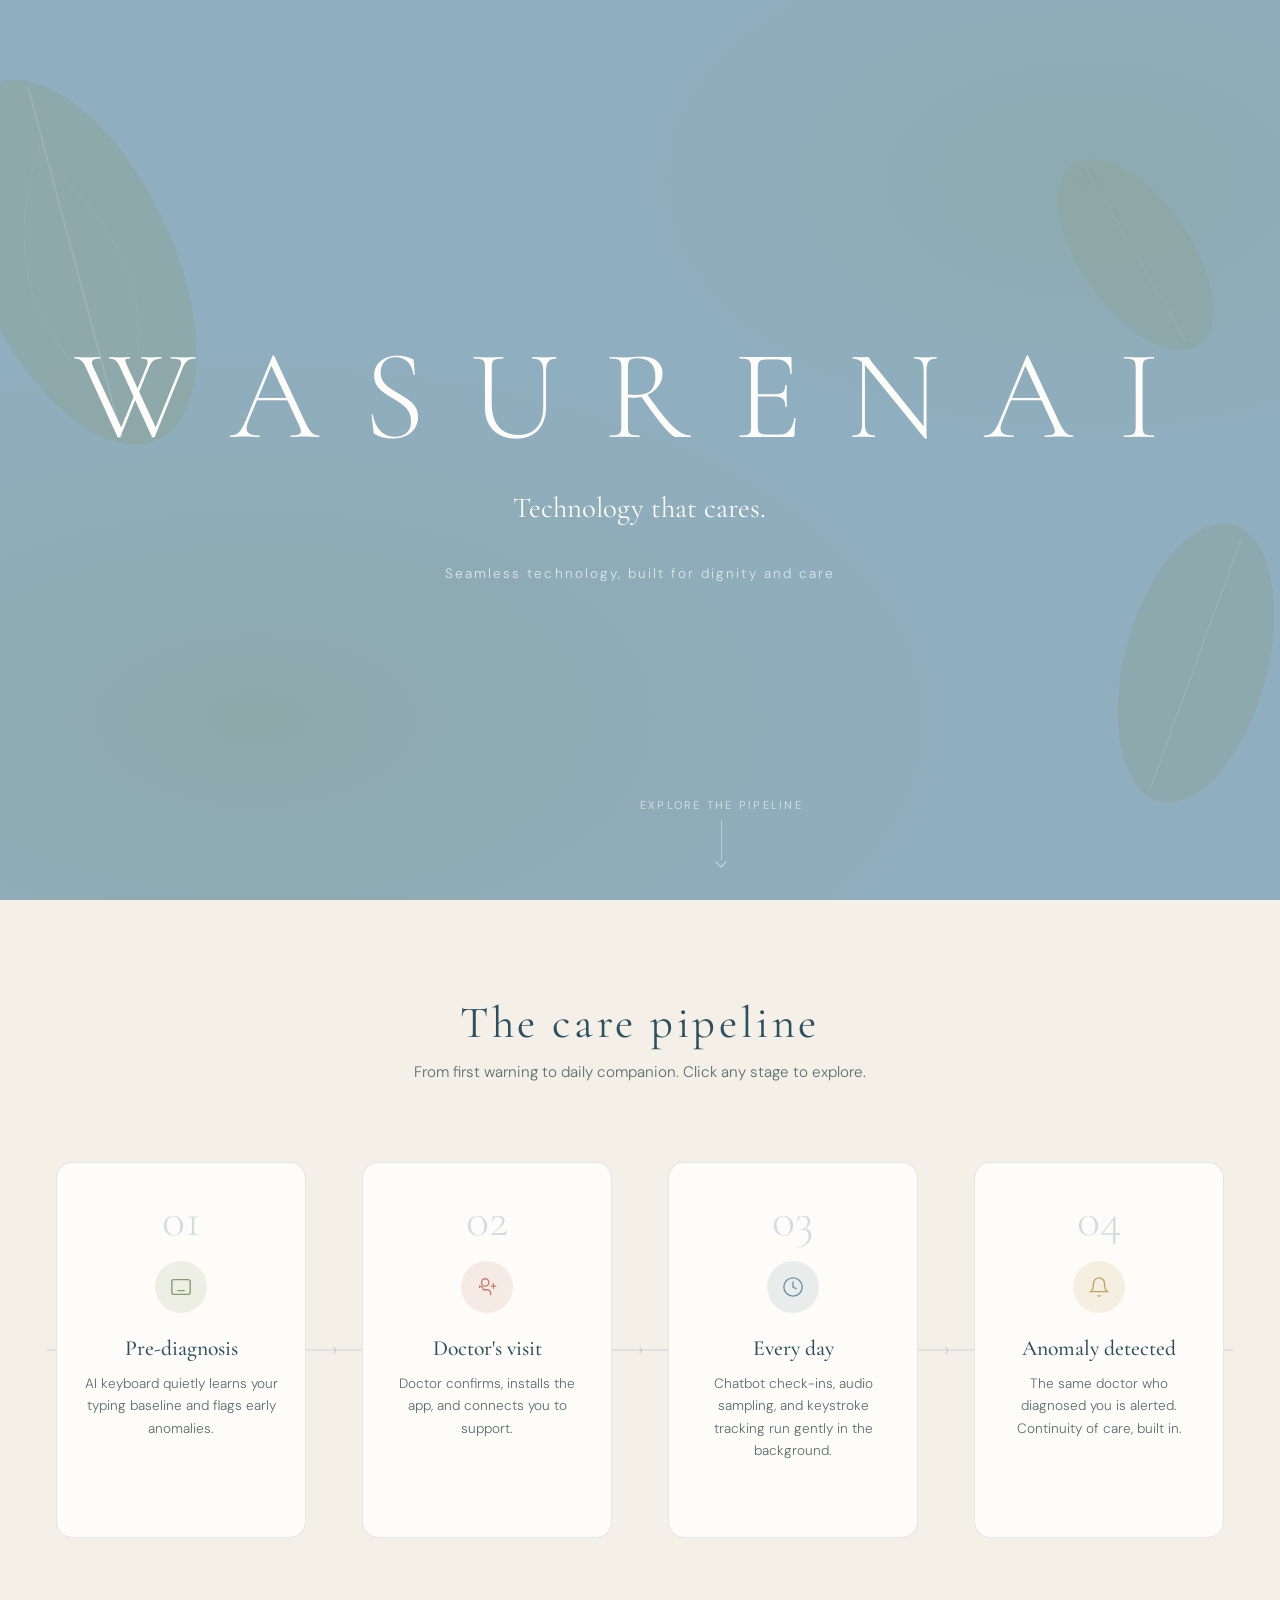
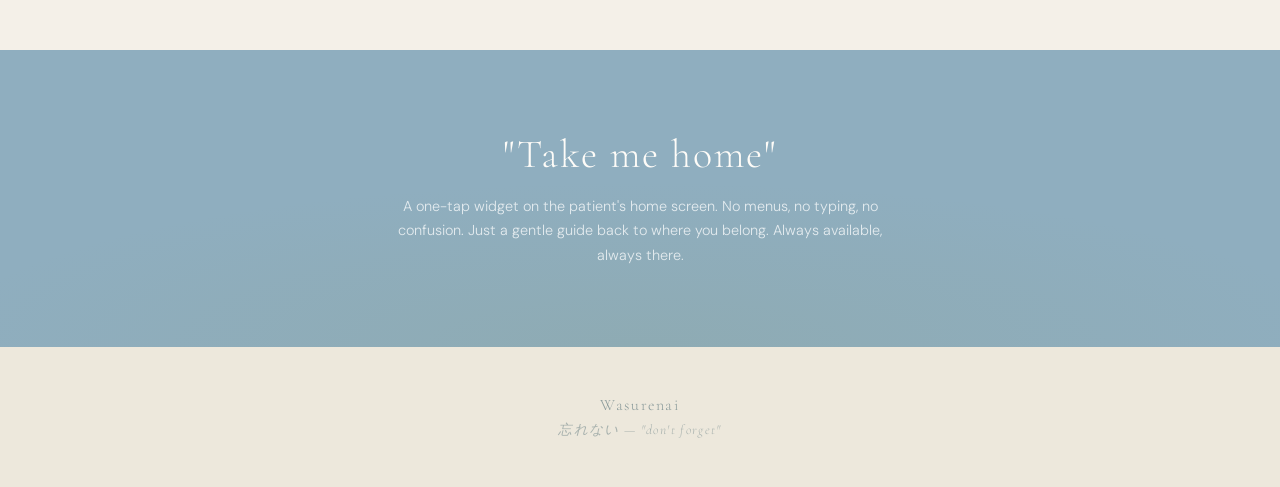
==== static_site/index.html @ e1a86cf1 "integrate telegram bot and web api" ====
<!DOCTYPE html>
<html lang="en">

<head>
  <meta charset="UTF-8">
  <meta name="viewport" content="width=device-width, initial-scale=1.0">
  <title>Wasurenai — Technology that cares</title>
  <link
    href="https://fonts.googleapis.com/css2?family=Cormorant+Garamond:ital,wght@0,300;0,400;0,500;0,600;1,300;1,400&family=DM+Sans:wght@300;400;500&display=swap"
    rel="stylesheet">
  <link rel="stylesheet" href="index.css">
</head>

<body>

  <section class="hero">
    <svg class="leaf leaf-1" viewBox="0 0 200 300" style="--r:-15deg">
      <ellipse cx="80" cy="150" rx="70" ry="140" fill="rgba(138,154,114,0.6)" transform="rotate(-10 80 150)" />
      <line x1="80" y1="20" x2="80" y2="280" stroke="rgba(255,255,255,0.3)" stroke-width="1" />
      <path d="M80 60Q50 100 45 150Q42 180 60 220" fill="none" stroke="rgba(255,255,255,0.15)" stroke-width="0.5" />
      <path d="M80 80Q110 120 115 170Q118 200 100 240" fill="none" stroke="rgba(255,255,255,0.15)" stroke-width="0.5" />
    </svg>
    <svg class="leaf leaf-2" viewBox="0 0 200 300" style="--r:20deg">
      <ellipse cx="100" cy="150" rx="65" ry="130" fill="rgba(138,154,114,0.5)" transform="rotate(5 100 150)" />
      <line x1="100" y1="30" x2="100" y2="270" stroke="rgba(255,255,255,0.25)" stroke-width="1" />
    </svg>
    <svg class="leaf leaf-3" viewBox="0 0 160 240" style="--r:-30deg">
      <ellipse cx="80" cy="120" rx="55" ry="110" fill="rgba(138,154,114,0.45)" transform="rotate(-5 80 120)" />
      <line x1="80" y1="20" x2="80" y2="220" stroke="rgba(255,255,255,0.2)" stroke-width="0.8" />
    </svg>
    <div class="hero-content">
      <h1>Wasurenai</h1>
      <p class="hero-tagline">Technology that cares.</p>
      <p class="hero-subtitle">Seamless technology, built for dignity and care</p>
    </div>
    <div class="scroll-hint">
      <span>Explore the pipeline</span>
      <div class="scroll-line"></div>
    </div>
  </section>

  <section class="pipeline-section">
    <div class="section-title">
      <h2>The care pipeline</h2>
      <p>From first warning to daily companion. Click any stage to explore.</p>
    </div>

    <div class="pipeline-track-wrapper">
      <div class="pipeline-track">
        <div class="stage-card" onclick="openDetail(0)">
          <div class="stage-inner">
            <div class="stage-number">01</div>
            <div class="stage-icon keyboard">
              <svg width="22" height="22" viewBox="0 0 24 24" fill="none" stroke="currentColor" stroke-width="1.5">
                <rect x="2" y="4" width="20" height="16" rx="2" />
                <line x1="6" y1="8" x2="6" y2="8.01" />
                <line x1="10" y1="8" x2="10" y2="8.01" />
                <line x1="14" y1="8" x2="14" y2="8.01" />
                <line x1="18" y1="8" x2="18" y2="8.01" />
                <line x1="6" y1="12" x2="6" y2="12.01" />
                <line x1="18" y1="12" x2="18" y2="12.01" />
                <line x1="8" y1="16" x2="16" y2="16" />
              </svg>
            </div>
            <div class="stage-title">Pre-diagnosis</div>
            <p class="stage-desc">AI keyboard quietly learns your typing baseline and flags early anomalies.</p>
            <div class="stage-cta">Click to explore</div>
          </div>
        </div>

        <div class="connector"><span class="connector-arrow">›</span></div>

        <div class="stage-card" onclick="openDetail(1)">
          <div class="stage-inner">
            <div class="stage-number">02</div>
            <div class="stage-icon doctor">
              <svg width="22" height="22" viewBox="0 0 24 24" fill="none" stroke="currentColor" stroke-width="1.5">
                <path d="M16 21v-2a4 4 0 00-4-4H8a4 4 0 00-4-4v2" />
                <circle cx="10" cy="7" r="4" />
                <line x1="19" y1="8" x2="19" y2="14" />
                <line x1="16" y1="11" x2="22" y2="11" />
              </svg>
            </div>
            <div class="stage-title">Doctor's visit</div>
            <p class="stage-desc">Doctor confirms, installs the app, and connects you to support.</p>
            <div class="stage-cta">Click to explore</div>
          </div>
        </div>

        <div class="connector"><span class="connector-arrow">›</span></div>

        <div class="stage-card" onclick="openDetail(2)">
          <div class="stage-inner">
            <div class="stage-number">03</div>
            <div class="stage-icon daily">
              <svg width="22" height="22" viewBox="0 0 24 24" fill="none" stroke="currentColor" stroke-width="1.5">
                <circle cx="12" cy="12" r="10" />
                <polyline points="12 6 12 12 16 14" />
              </svg>
            </div>
            <div class="stage-title">Every day</div>
            <p class="stage-desc">Chatbot check-ins, audio sampling, and keystroke tracking run gently in the
              background.</p>
            <div class="stage-cta">Click to explore</div>
          </div>
        </div>

        <div class="connector"><span class="connector-arrow">›</span></div>

        <div class="stage-card" onclick="openDetail(3)">
          <div class="stage-inner">
            <div class="stage-number">04</div>
            <div class="stage-icon alert">
              <svg width="22" height="22" viewBox="0 0 24 24" fill="none" stroke="currentColor" stroke-width="1.5">
                <path d="M18 8A6 6 0 006 8c0 7-3 9-3 9h18s-3-2-3-9" />
                <path d="M13.73 21a2 2 0 01-3.46 0" />
              </svg>
            </div>
            <div class="stage-title">Anomaly detected</div>
            <p class="stage-desc">The same doctor who diagnosed you is alerted. Continuity of care, built in.</p>
            <div class="stage-cta">Click to explore</div>
          </div>
        </div>
      </div>
    </div>
  </section>

  <section class="safety-section">
    <div class="safety-content">
      <h2>"Take me home"</h2>
      <p>A one-tap widget on the patient's home screen. No menus, no typing, no confusion. Just a gentle guide back to
        where you belong. Always available, always there.</p>
    </div>
  </section>

  <footer class="footer">
    <p>Wasurenai</p>
    <p class="meaning">忘れない — "don't forget"</p>
  </footer>

  <div class="overlay" id="overlay">
    <div class="overlay-backdrop" onclick="closeDetail()"></div>
    <div class="detail-panel" id="detailPanel">
      <div class="detail-header">
        <button class="detail-close" onclick="closeDetail()">&#10005;</button>
        <div class="detail-stage-label" id="detailLabel"></div>
        <h2 class="detail-title" id="detailTitle"></h2>
      </div>
      <div class="detail-body" id="detailBody"></div>
    </div>
  </div>

  <script>
    const stages = [
      {
        label: 'Stage 01',
        title: 'Pre-diagnosis',
        body: `
      <div class="detail-section">
        <h3>How it starts</h3>
        <p>Long before a formal diagnosis, the AI keyboard runs quietly inside the patient's phone. It learns their personal typing baseline over the first two weeks, then watches for deviations.</p>
      </div>
      <div class="detail-section">
        <h3>What it detects</h3>
        <div class="feature-item"><div class="feature-dot"></div><p><strong>Tremor patterns</strong> — unusual pauses between keystrokes, irregular timing that deviates from baseline.</p></div>
        <div class="feature-item"><div class="feature-dot"></div><p><strong>Word-finding difficulties</strong> — long hesitations mid-word, frequent backspacing, switching words mid-sentence.</p></div>
        <div class="feature-item"><div class="feature-dot"></div><p><strong>Cognitive shifts</strong> — gradual changes in typing speed, accuracy, and message length over weeks.</p></div>
      </div>
      <div class="detail-section">
        <h3>What happens next</h3>
        <p>When the keyboard flags enough anomalies, the Telegram chatbot gently reaches out with guidance and can help the user book an appointment. For many users, this is the first signal they ever receive.</p>
        <div style="margin-top:1rem"><span class="tech-tag app">App — keyboard</span><span class="tech-tag chatbot">Chatbot — Telegram</span></div>
      </div>
    `
      },
      {
        label: 'Stage 02',
        title: "Doctor's visit",
        body: `
      <div class="detail-section">
        <h3>Continuity from the start</h3>
        <p>The patient visits their doctor, who confirms the diagnosis. This same doctor becomes the permanent point of contact throughout the pipeline. No re-explaining, no new relationships to build.</p>
      </div>
      <div class="detail-section">
        <h3>What the doctor does</h3>
        <div class="feature-item"><div class="feature-dot"></div><p><strong>Installs and configures the app</strong> — sets the home address for the "Take me home" widget, enables monitoring features, and adjusts sensitivity.</p></div>
        <div class="feature-item"><div class="feature-dot"></div><p><strong>Connects to financial aid</strong> — links the patient to government support schemes through the integrated pipeline.</p></div>
        <div class="feature-item"><div class="feature-dot"></div><p><strong>Sets up the chatbot</strong> — configures daily check-in times and medicine reminders tailored to the patient's routine.</p></div>
      </div>
      <div class="detail-section">
        <h3>Why this matters</h3>
        <p>The doctor controls the setup instead of an app store. Monitoring features are enabled with informed consent, and the configuration is tailored to the patient's specific condition and needs.</p>
        <div style="margin-top:1rem"><span class="tech-tag app">App — settings</span><span class="tech-tag pipeline">Government aid pipeline</span></div>
      </div>
    `
      },
      {
        label: 'Stage 03',
        title: 'Every day',
        body: `
      <div class="detail-section">
        <h3>Two systems, running in parallel</h3>
        <p>After diagnosis, two monitoring streams work simultaneously. Neither requires the patient to remember or initiate anything.</p>
      </div>
      <div class="detail-section">
        <h3>The Telegram chatbot</h3>
        <div class="feature-item"><div class="feature-dot"></div><p><strong>Daily check-ins</strong> — a warm message asking how the patient is feeling, what they had for lunch, or how they slept.</p></div>
        <div class="feature-item"><div class="feature-dot"></div><p><strong>Audio sampling</strong> — during voice note check-ins, the system listens for slurring, repetition, or disorientation patterns.</p></div>
        <div class="feature-item"><div class="feature-dot"></div><p><strong>Medicine reminders</strong> — gentle, timed nudges with warm language to reduce anxiety.</p></div>
        <div class="feature-item"><div class="feature-dot"></div><p><strong>Appointment reminders</strong> — with enough notice and reassurance to keep the patient calm.</p></div>
      </div>
      <div class="detail-section">
        <h3>The companion app</h3>
        <div class="feature-item"><div class="feature-dot"></div><p><strong>Keystroke tracking</strong> — continues learning the patient's baseline and flagging deviations, silently in the background.</p></div>
        <div class="feature-item"><div class="feature-dot"></div><p><strong>"Take me home" widget</strong> — always visible on the home screen. One tap opens navigation home.</p></div>
        <div style="margin-top:1rem"><span class="tech-tag chatbot">Chatbot — Telegram</span><span class="tech-tag app">App — keyboard + widget</span></div>
      </div>
    `
      },
      {
        label: 'Stage 04',
        title: 'Anomaly detected',
        body: `
      <div class="detail-section">
        <h3>When something changes</h3>
        <p>If either the chatbot (via audio analysis) or the app (via keystroke patterns) detects a significant deviation from baseline, the system responds automatically.</p>
      </div>
      <div class="detail-section">
        <h3>What happens</h3>
        <div class="feature-item"><div class="feature-dot"></div><p><strong>The same doctor is alerted</strong> — the physician who made the original diagnosis receives a notification. No intake forms, no history to re-explain.</p></div>
        <div class="feature-item"><div class="feature-dot"></div><p><strong>Context is provided</strong> — the alert includes what triggered it, when it occurred, and how it compares to baseline.</p></div>
        <div class="feature-item"><div class="feature-dot"></div><p><strong>The cycle repeats</strong> — after the alert, daily monitoring continues. The model updates its baseline to account for gradual progression.</p></div>
      </div>
      <div class="detail-section">
        <h3>Privacy by design</h3>
        <p>Nothing leaves the device unless an anomaly is flagged. Audio is processed locally. Keystroke data stays on-device. Only anomaly summaries are transmitted, never raw data.</p>
        <div style="margin-top:1rem"><span class="tech-tag app">App — alerts</span><span class="tech-tag chatbot">Chatbot — audio</span><span class="tech-tag pipeline">Doctor dashboard</span></div>
      </div>
    `
      }
    ];

    function openDetail(idx) {
      const s = stages[idx];
      document.getElementById('detailLabel').textContent = s.label;
      document.getElementById('detailTitle').textContent = s.title;
      document.getElementById('detailBody').innerHTML = s.body;
      document.getElementById('overlay').classList.add('active');
      document.body.style.overflow = 'hidden';
    }

    function closeDetail() {
      document.getElementById('overlay').classList.remove('active');
      document.body.style.overflow = '';
    }

    document.addEventListener('keydown', (e) => {
      if (e.key === 'Escape') closeDetail();
    });
  </script>

</body>

</html>
---- static_site/index.css ----
@import "theme.css"; 

* { margin: 0; padding: 0; box-sizing: border-box; }
html { scroll-behavior: smooth; }

body {
  font-family: 'DM Sans', sans-serif;
  background: var(--color-paper-ivory);
  color: var(--color-copy-main);
  overflow-x: hidden;
  min-height: 100vh;
}

.hero {
  position: relative;
  height: 100vh;
  min-height: 600px;
  display: flex;
  flex-direction: column;
  align-items: center;
  justify-content: center;
  background: var(--color-sky-mist);
  overflow: hidden;
}

.hero::before {
  content: '';
  position: absolute;
  inset: 0;
  z-index: 0;
  background: 
    radial-gradient(ellipse 80% 60% at 20% 80%, rgba(138,154,114,0.25) 0%, transparent 70%),
    radial-gradient(ellipse 60% 50% at 85% 20%, rgba(138,154,114,0.2) 0%, transparent 60%);
}

.hero-content {
  position: relative;
  z-index: 2;
  text-align: center;
  padding: 2rem;
}

.hero h1 {
  font-family: 'Cormorant Garamond', serif;
  font-weight: 300;
  font-size: clamp(3.5rem, 10vw, 8rem);
  letter-spacing: 0.35em;
  color: var(--color-cloud);
  text-transform: uppercase;
  margin-bottom: 1rem;
  opacity: 0;
  animation: fadeUp 1.2s ease-out 0.3s forwards;
}

.hero-tagline {
  font-family: 'Cormorant Garamond', serif;
  font-weight: 400;
  font-size: clamp(1.2rem, 3vw, 1.8rem);
  color: var(--color-cloud);
  opacity: 0;
  animation: fadeUp 1s ease-out 0.8s forwards;
}

.hero-subtitle {
  font-weight: 300;
  font-size: 0.85rem;
  letter-spacing: 0.15em;
  color: rgba(255,255,255,0.7);
  margin-top: 2.5rem;
  opacity: 0;
  animation: fadeUp 0.8s ease-out 1.3s forwards;
}

.scroll-hint {
  position: absolute;
  z-index: 2;
  bottom: 2.5rem;
  left: 50%;
  transform: translateX(-50%);
  display: flex;
  flex-direction: column;
  align-items: center;
  gap: 0.5rem;
  color: rgba(255,255,255,0.6);
  font-size: 0.7rem;
  letter-spacing: 0.2em;
  text-transform: uppercase;
  opacity: 0;
  animation: fadeUp 0.8s ease-out 1.8s forwards;
}

.scroll-line {
  position: relative;
  width: 1px;
  height: 40px;
  background: rgba(255,255,255,0.4);
  animation: scrollPulse 2s ease-in-out infinite;
}

.scroll-line::after {
  content: '';
  position: absolute;
  left: 50%;
  bottom: -6px;
  width: 7px;
  height: 7px;
  border-right: 1.5px solid rgba(255,255,255,0.55);
  border-bottom: 1.5px solid rgba(255,255,255,0.55);
  transform: translateX(-50%) rotate(45deg);
}

.leaf {
  position: absolute;
  z-index: 1;
  opacity: 0.42;
  pointer-events: none;
}

.leaf-1 { top: 5%; left: -3%; width: 280px; transform: rotate(-15deg); animation: sway 8s ease-in-out infinite; }
.leaf-2 { bottom: 8%; right: -2%; width: 220px; transform: rotate(20deg) scaleX(-1); animation: sway 10s ease-in-out infinite 1s; }
.leaf-3 { top: 15%; right: 5%; width: 160px; transform: rotate(-30deg); animation: sway 9s ease-in-out infinite 0.5s; }

.pipeline-section {
  position: relative;
  padding: 6rem 0 4rem;
  background: var(--color-paper-ivory);
  --pipeline-card-min-height: 270px;
  --pipeline-card-min-height-mobile: 228px;
}

.section-title {
  text-align: center;
  margin-bottom: 1rem;
  padding: 0 2rem;
}

.section-title h2 {
  font-family: 'Cormorant Garamond', serif;
  font-weight: 400;
  font-size: clamp(1.8rem, 4vw, 2.8rem);
  color: var(--color-ink-ocean);
  letter-spacing: 0.08em;
}

.section-title p {
  font-weight: 300;
  font-size: 0.95rem;
  color: var(--color-copy-soft);
  margin-top: 0.75rem;
  max-width: 500px;
  margin-left: auto;
  margin-right: auto;
}

.pipeline-track-wrapper {
  position: relative;
  margin-top: 3rem;
  overflow-x: hidden;
  overflow-y: hidden;
  scroll-snap-type: none;
  padding: 2rem 1.25rem 3rem;
  scrollbar-width: none;
}

.pipeline-track-wrapper::-webkit-scrollbar { display: none; }

.pipeline-track {
  display: flex;
  align-items: stretch;
  gap: 0;
  justify-content: center;
  width: min(100%, 1220px);
  margin: 0 auto;
  padding: 0 1rem;
  position: relative;
}

.pipeline-track::before {
  content: '';
  position: absolute;
  top: 50%;
  left: 1rem;
  right: 1rem;
  height: 1px;
  background: var(--color-sky-steel);
  opacity: 0.3;
  transform: translateY(-50%);
}

.stage-card {
  flex: 1 1 220px;
  min-width: 190px;
  max-width: 250px;
  display: flex;
  position: relative;
  cursor: pointer;
  transition: transform 0.4s cubic-bezier(0.23, 1, 0.32, 1);
  z-index: 1;
}

.stage-card:hover { transform: translateY(-4px); }

.stage-inner {
  background: var(--color-cloud);
  border: 1px solid rgba(107,146,166,0.2);
  border-radius: 16px;
  padding: 2.05rem 1.4rem 2.2rem;
  width: 100%;
  min-height: var(--pipeline-card-min-height);
  display: flex;
  flex-direction: column;
  align-items: center;
  text-align: center;
  transition: all 0.4s cubic-bezier(0.23, 1, 0.32, 1);
  position: relative;
  overflow: hidden;
}

.stage-card:hover .stage-inner {
  border-color: var(--color-sky-steel);
  box-shadow: 0 12px 40px rgba(107,146,166,0.15);
}

.stage-inner::before {
  content: '';
  position: absolute;
  top: 0; left: 0; right: 0;
  height: 3px;
  background: linear-gradient(90deg, var(--color-sky-mist), var(--color-moss-soft));
  opacity: 0;
  transition: opacity 0.3s;
}

.stage-card:hover .stage-inner::before { opacity: 1; }

.stage-number {
  font-family: 'Cormorant Garamond', serif;
  font-weight: 300;
  font-size: 3rem;
  color: var(--color-sky-mist);
  opacity: 0.4;
  line-height: 1;
  margin-bottom: 1.1rem;
}

.stage-icon {
  width: 52px;
  height: 52px;
  min-width: 52px;
  min-height: 52px;
  flex: 0 0 52px;
  aspect-ratio: 1 / 1;
  border-radius: 999px;
  display: flex;
  align-items: center;
  justify-content: center;
  line-height: 0;
  margin-bottom: 1.35rem;
}

.stage-icon svg {
  width: 22px;
  height: 22px;
  display: block;
  flex: 0 0 22px;
}

.stage-icon.keyboard { background: rgba(138,154,114,0.15); color: var(--color-moss); }
.stage-icon.doctor { background: rgba(192,128,112,0.15); color: var(--color-accent-clay); }
.stage-icon.daily { background: rgba(107,146,166,0.15); color: var(--color-sky-steel); }
.stage-icon.alert { background: rgba(196,162,101,0.15); color: var(--color-accent-amber); }

.stage-title {
  font-family: 'Cormorant Garamond', serif;
  font-weight: 500;
  font-size: 1.35rem;
  color: var(--color-ink-ocean);
  margin-bottom: 0.75rem;
}

.stage-desc {
  font-weight: 300;
  font-size: 0.85rem;
  color: var(--color-copy-soft);
  line-height: 1.65;
}

.stage-cta {
  margin-top: auto;
  padding-top: 1.5rem;
  font-size: 0.72rem;
  letter-spacing: 0.15em;
  text-transform: uppercase;
  color: var(--color-sky-steel);
  opacity: 0;
  transition: opacity 0.3s;
}

.stage-card:hover .stage-cta { opacity: 0.7; }

.connector {
  flex: 0 0 56px;
  display: flex;
  align-items: center;
  justify-content: center;
  z-index: 0;
}

.connector-arrow {
  display: inline-flex;
  align-items: center;
  justify-content: center;
  width: 1.2rem;
  height: 1.2rem;
  line-height: 1;
  font-size: 1.2rem;
  color: var(--color-sky-steel);
  opacity: 0.3;
}

.overlay {
  position: fixed;
  inset: 0;
  z-index: 100;
  display: flex;
  align-items: center;
  justify-content: center;
  opacity: 0;
  pointer-events: none;
  transition: opacity 0.4s ease;
}

.overlay.active {
  opacity: 1;
  pointer-events: all;
}

.overlay-backdrop {
  position: absolute;
  inset: 0;
  background: rgba(46,79,94,0.45);
  backdrop-filter: blur(8px);
  -webkit-backdrop-filter: blur(8px);
}

.detail-panel {
  position: relative;
  z-index: 1;
  background: var(--color-cloud);
  border-radius: 20px;
  width: 90%;
  max-width: 680px;
  max-height: 85vh;
  overflow-y: auto;
  transform: translateY(20px) scale(0.97);
  transition: transform 0.45s cubic-bezier(0.23, 1, 0.32, 1);
  scrollbar-width: thin;
  scrollbar-color: var(--color-sky-mist) transparent;
}

.overlay.active .detail-panel {
  transform: translateY(0) scale(1);
}

.detail-header {
  position: sticky;
  top: 0;
  background: var(--color-cloud);
  z-index: 2;
  padding: 2.5rem 2.5rem 1.5rem;
  border-bottom: 1px solid rgba(107,146,166,0.1);
}

.detail-close {
  position: absolute;
  top: 1.25rem;
  right: 1.25rem;
  width: 44px;
  height: 44px;
  border-radius: 50%;
  border: 1px solid rgba(107,146,166,0.2);
  background: var(--color-cloud);
  cursor: pointer;
  display: flex;
  align-items: center;
  justify-content: center;
  font-size: 1rem;
  line-height: 1;
  z-index: 4;
  touch-action: manipulation;
  pointer-events: auto;
  -webkit-tap-highlight-color: transparent;
  color: var(--color-copy-muted);
  transition: all 0.2s;
}

.detail-close:hover {
  border-color: var(--color-sky-steel);
  color: var(--color-copy-main);
}

.detail-stage-label {
  font-size: 0.7rem;
  letter-spacing: 0.2em;
  text-transform: uppercase;
  color: var(--color-sky-steel);
  opacity: 0.6;
  margin-bottom: 0.5rem;
}

.detail-title {
  font-family: 'Cormorant Garamond', serif;
  font-weight: 400;
  font-size: 2rem;
  color: var(--color-ink-ocean);
}

.detail-body { padding: 2rem 2.5rem 2.5rem; }

.detail-section { margin-bottom: 2rem; }
.detail-section:last-child { margin-bottom: 0; }

.detail-section h3 {
  font-family: 'Cormorant Garamond', serif;
  font-weight: 500;
  font-size: 1.15rem;
  color: var(--color-ink-ocean);
  margin-bottom: 0.75rem;
}

.detail-section p {
  font-weight: 300;
  font-size: 0.88rem;
  color: var(--color-copy-soft);
  line-height: 1.75;
}

.tech-tag {
  display: inline-block;
  padding: 0.3rem 0.8rem;
  border-radius: 20px;
  font-size: 0.72rem;
  font-weight: 400;
  letter-spacing: 0.04em;
  margin: 0.25rem 0.3rem 0.25rem 0;
}

.tech-tag.chatbot { background: rgba(107,146,166,0.12); color: var(--color-sky-slate); }
.tech-tag.app { background: rgba(138,154,114,0.12); color: var(--color-moss); }
.tech-tag.pipeline { background: rgba(196,162,101,0.12); color: var(--color-accent-amber); }

.feature-item {
  display: flex;
  gap: 1rem;
  align-items: flex-start;
  padding: 1rem 0;
  border-bottom: 1px solid rgba(107,146,166,0.08);
}

.feature-item:last-child { border-bottom: none; }

.feature-dot {
  flex-shrink: 0;
  width: 6px;
  height: 6px;
  border-radius: 50%;
  background: var(--color-sky-mist);
  margin-top: 0.5rem;
}

.feature-item p {
  font-weight: 300;
  font-size: 0.85rem;
  color: var(--color-copy-soft);
  line-height: 1.65;
}

.feature-item strong {
  font-weight: 500;
  color: var(--color-copy-main);
}

.safety-section {
  padding: 5rem 2rem;
  text-align: center;
  background: var(--color-sky-mist);
  position: relative;
  overflow: hidden;
}

.safety-section::before {
  content: '';
  position: absolute;
  inset: 0;
  background: radial-gradient(ellipse 80% 80% at 50% 100%, rgba(138,154,114,0.15) 0%, transparent 70%);
}

.safety-content {
  position: relative;
  z-index: 1;
  max-width: 500px;
  margin: 0 auto;
}

.safety-content h2 {
  font-family: 'Cormorant Garamond', serif;
  font-weight: 300;
  font-size: clamp(1.8rem, 4vw, 2.5rem);
  color: var(--color-cloud);
  margin-bottom: 1rem;
  letter-spacing: 0.05em;
}

.safety-content p {
  font-weight: 300;
  font-size: 0.9rem;
  color: rgba(255,255,255,0.75);
  line-height: 1.7;
}

.footer {
  padding: 3rem 2rem;
  text-align: center;
  background: var(--color-paper-linen);
}

.footer p {
  font-family: 'Cormorant Garamond', serif;
  font-weight: 300;
  font-size: 1rem;
  color: var(--color-copy-muted);
  letter-spacing: 0.1em;
}

.footer .meaning {
  font-style: italic;
  font-size: 0.85rem;
  margin-top: 0.35rem;
  opacity: 0.7;
}

@keyframes fadeUp {
  from { opacity: 0; transform: translateY(16px); }
  to { opacity: 1; transform: translateY(0); }
}

@keyframes scrollPulse {
  0%, 100% { opacity: 0.4; transform: scaleY(1); }
  50% { opacity: 0.8; transform: scaleY(1.15); }
}

@keyframes sway {
  0%, 100% { transform: rotate(var(--r, -15deg)) translateX(0); }
  50% { transform: rotate(var(--r, -15deg)) translateX(8px); }
}

@media (prefers-reduced-motion: reduce) {
  *, *::before, *::after { animation-duration: 0.01ms !important; transition-duration: 0.01ms !important; }
}

@media (max-width: 1080px) {
  .leaf { opacity: 0.32; }
  .leaf-1 { width: 220px; left: -12%; top: 6%; }
  .leaf-2 { width: 180px; right: -14%; bottom: 10%; }
  .leaf-3 { width: 130px; right: 2%; top: 12%; }

  .pipeline-section { padding: 5rem 0 3.5rem; }
  .section-title { margin-bottom: 0.25rem; }

  .pipeline-track-wrapper {
    overflow: visible;
    scroll-snap-type: none;
    padding: 1.5rem 1rem 0;
  }

  .pipeline-track {
    width: 100%;
    min-width: 0;
    max-width: 360px;
    margin: 0 auto;
    padding: 0;
    flex-direction: column;
    gap: 0;
    justify-content: flex-start;
  }

  .pipeline-track::before {
    top: 0;
    bottom: 0;
    left: 50%;
    right: auto;
    width: 1px;
    height: auto;
    transform: translateX(-50%);
  }

  .stage-card {
    flex: 0 1 auto;
    width: 100%;
    min-width: 0;
    max-width: 320px;
    margin: 0 auto;
  }

  .stage-inner {
    min-height: var(--pipeline-card-min-height-mobile);
    padding: 1.5rem 1.1rem 1.75rem;
  }

  .stage-number {
    font-size: 2.35rem;
    margin-bottom: 0.9rem;
  }

  .stage-title {
    font-size: 1.2rem;
    margin-bottom: 0.55rem;
  }

  .stage-desc {
    font-size: 0.8rem;
    line-height: 1.55;
  }

  .stage-cta {
    padding-top: 1rem;
  }

  .connector {
    flex: 0 0 auto;
    height: 20px;
  }

  .connector-arrow {
    transform: rotate(90deg);
    opacity: 0.45;
  }
}

@media (max-width: 600px) {
  .pipeline-section { --pipeline-card-min-height-mobile: 200px; }
  .pipeline-section { padding: 3rem 0 2rem; }
  .pipeline-track-wrapper { margin-top: 1.6rem; padding: 0.7rem 0.5rem 0; }
  .section-title { padding: 0 1.25rem; }

  .hero-content {
    width: 100%;
    padding: 1.25rem 1rem;
  }

  .hero h1 {
    font-size: clamp(2.2rem, 14vw, 3.6rem);
    letter-spacing: 0.18em;
    margin-bottom: 0.75rem;
    white-space: nowrap;
  }

  .detail-close {
    top: max(0.75rem, env(safe-area-inset-top));
    right: max(0.75rem, env(safe-area-inset-right));
  }

  .detail-header { padding: 2rem 1.5rem 1.25rem; }
  .detail-body { padding: 1.5rem; }
}

@media (max-width: 380px) {
  .hero-content {
    padding: 1rem 0.75rem;
  }

  .hero h1 {
    font-size: clamp(1.75rem, 12vw, 2.45rem);
    letter-spacing: 0.06em;
    margin-bottom: 0.6rem;
  }

  .hero-tagline {
    font-size: clamp(1rem, 5vw, 1.25rem);
  }

  .hero-subtitle {
    margin-top: 1.75rem;
    font-size: 0.75rem;
    letter-spacing: 0.12em;
  }

  .pipeline-track-wrapper {
    padding-left: 0.5rem;
    padding-right: 0.5rem;
  }

  .pipeline-section { --pipeline-card-min-height-mobile: 188px; }

  .pipeline-section {
    padding-top: 2.75rem;
    padding-bottom: 1.8rem;
  }

  .pipeline-track {
    max-width: 100%;
  }

  .stage-card {
    max-width: 260px;
    width: min(260px, 100%);
  }

  .stage-inner {
    min-height: 184px;
    padding: 0.95rem 0.9rem 1.05rem;
  }

  .stage-icon {
    width: 48px;
    height: 48px;
    min-width: 48px;
    min-height: 48px;
    flex-basis: 48px;
    margin-bottom: 1rem;
  }

  .stage-icon svg {
    width: 20px;
    height: 20px;
  }

  .stage-number {
    font-size: 2rem;
    margin-bottom: 0.7rem;
  }

  .stage-title {
    font-size: 1.02rem;
    margin-bottom: 0.45rem;
  }

  .stage-desc {
    font-size: 0.74rem;
    line-height: 1.45;
  }

  .stage-cta {
    padding-top: 0.8rem;
    font-size: 0.68rem;
  }

  .connector {
    height: 14px;
    align-items: center;
  }

  .connector-arrow {
    transform: rotate(90deg) translateY(-1px);
    transform-origin: center;
    font-size: 1.05rem;
    width: 1rem;
    height: 1rem;
    line-height: 1;
  }
}

@media (max-width: 340px) {
  .hero h1 {
    font-size: clamp(1.6rem, 11vw, 2.15rem);
    letter-spacing: 0.03em;
  }

  .hero-tagline {
    font-size: 0.95rem;
  }

  .pipeline-track-wrapper {
    padding-left: 0.2rem;
    padding-right: 0.2rem;
  }

  .pipeline-section {
    --pipeline-card-min-height-mobile: 180px;
    padding-top: 2.5rem;
    padding-bottom: 1.75rem;
  }

  .stage-card {
    max-width: 246px;
    width: min(246px, 100%);
  }

  .stage-inner {
    min-height: 176px;
    padding: 0.9rem 0.8rem 1rem;
  }

  .stage-number {
    font-size: 2rem;
    margin-bottom: 0.65rem;
  }

  .stage-title {
    font-size: 1.05rem;
  }

  .stage-desc {
    font-size: 0.75rem;
    line-height: 1.45;
  }

  .stage-cta {
    padding-top: 0.75rem;
  }
}
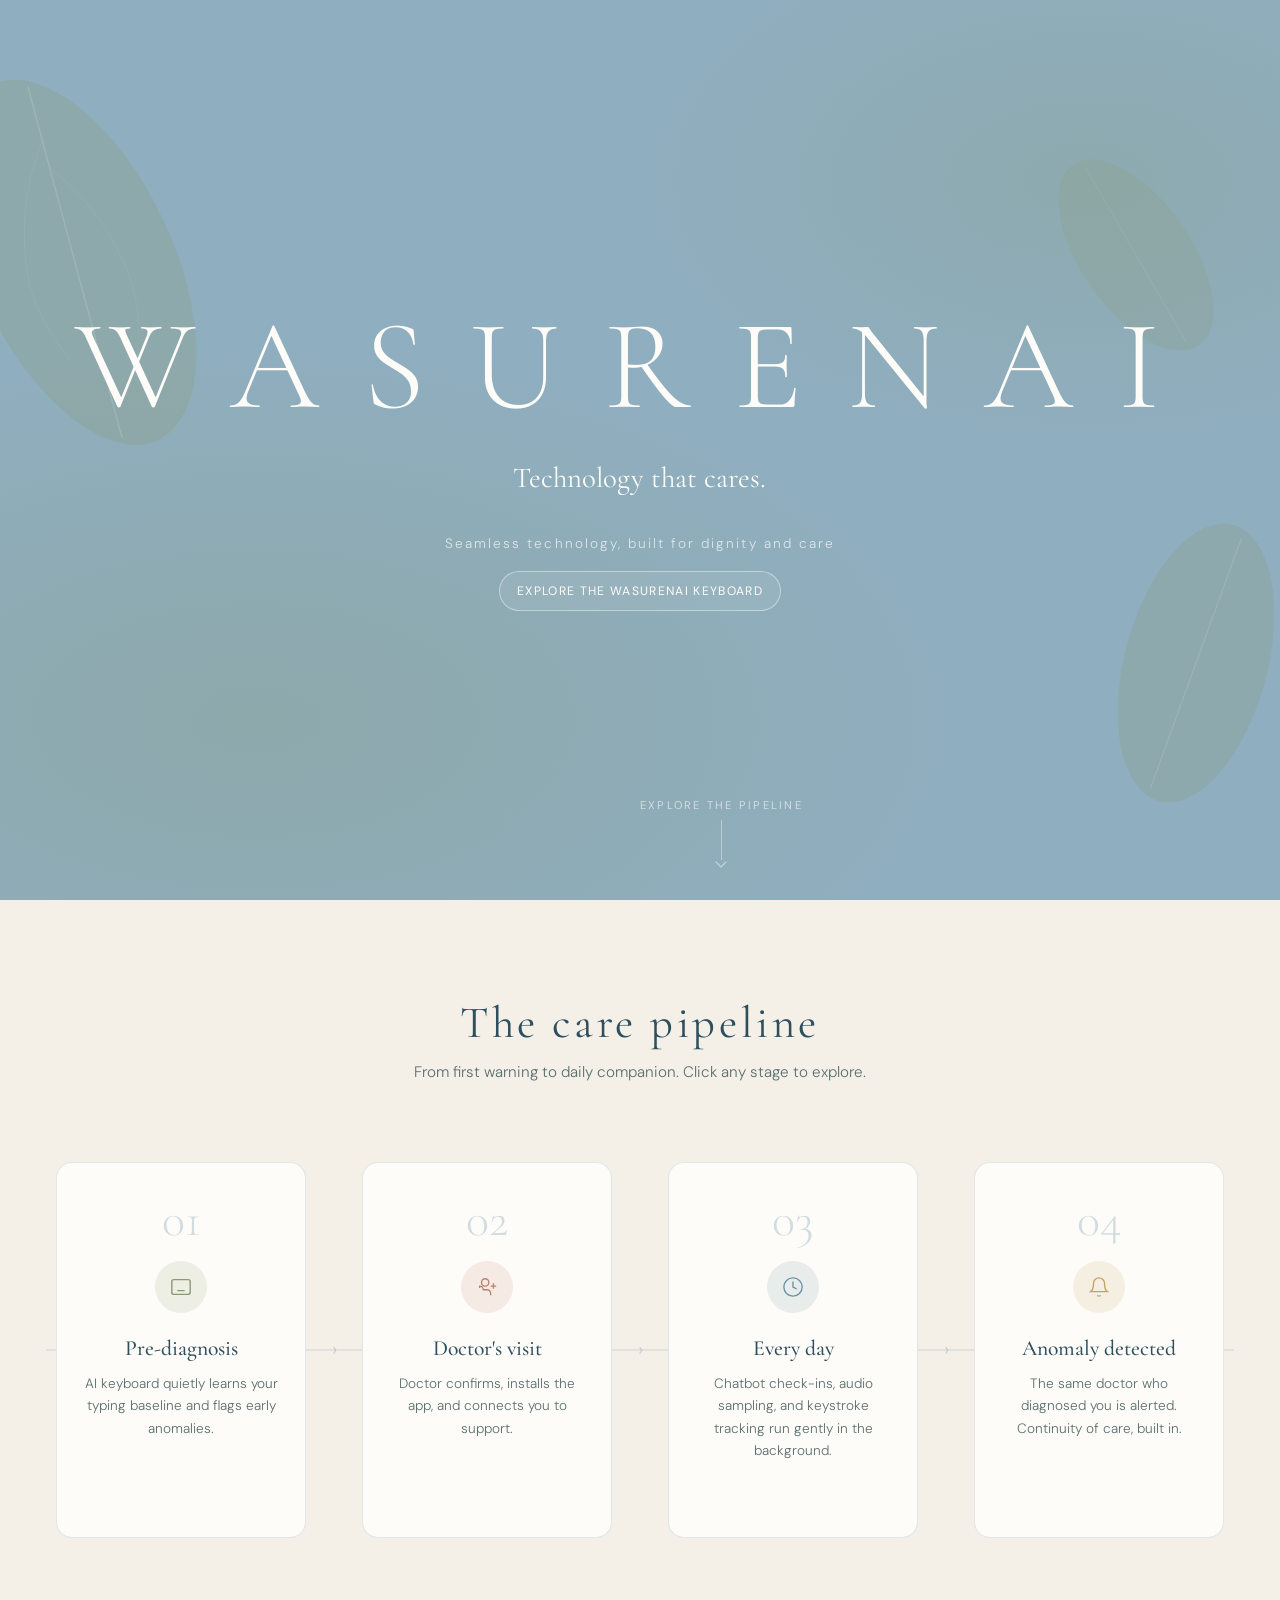
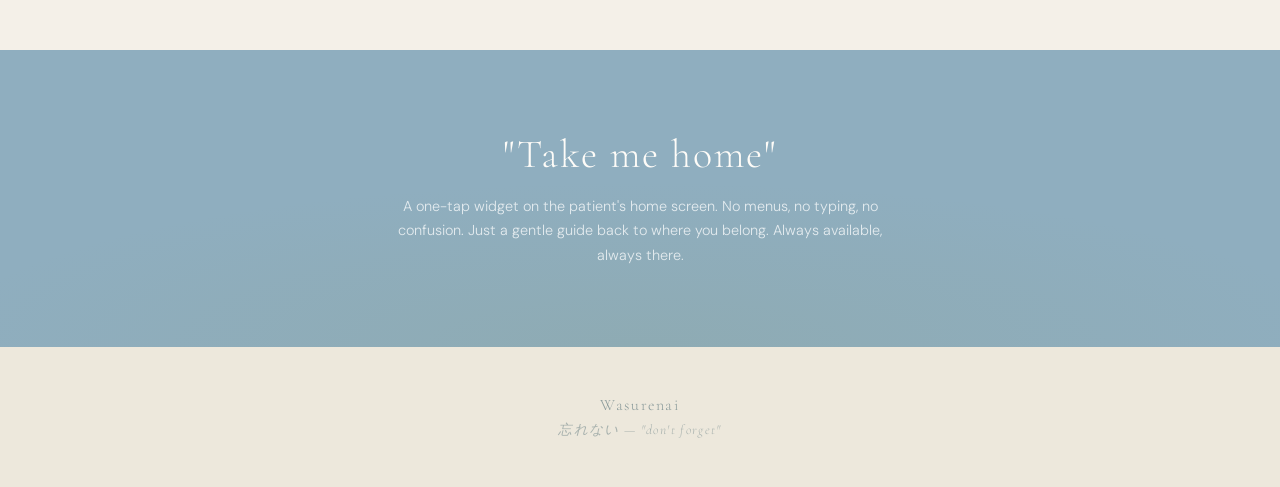
==== commit 40eef690: "add demo video stuff" ====
--- a/static_site/index.html
+++ b/static_site/index.html
@@ -32,6 +32,7 @@
       <h1>Wasurenai</h1>
       <p class="hero-tagline">Technology that cares.</p>
       <p class="hero-subtitle">Seamless technology, built for dignity and care</p>
+      <a class="hero-keyboard-link" href="/keyboard">Explore the Wasurenai Keyboard</a>
     </div>
     <div class="scroll-hint">
       <span>Explore the pipeline</span>
--- a/static_site/index.css
+++ b/static_site/index.css
@@ -69,6 +69,31 @@
   margin-top: 2.5rem;
   opacity: 0;
   animation: fadeUp 0.8s ease-out 1.3s forwards;
+}
+
+.hero-keyboard-link {
+  display: inline-flex;
+  align-items: center;
+  justify-content: center;
+  margin-top: 1.2rem;
+  padding: 0.68rem 1.05rem;
+  border-radius: 999px;
+  border: 1px solid rgba(255,255,255,0.42);
+  background: rgba(255,255,255,0.08);
+  color: var(--color-cloud);
+  text-decoration: none;
+  font-size: 0.76rem;
+  letter-spacing: 0.11em;
+  text-transform: uppercase;
+  transition: background 0.2s ease, border-color 0.2s ease, transform 0.2s ease;
+  opacity: 0;
+  animation: fadeUp 0.8s ease-out 1.55s forwards;
+}
+
+.hero-keyboard-link:hover {
+  background: rgba(255,255,255,0.16);
+  border-color: rgba(255,255,255,0.66);
+  transform: translateY(-1px);
 }
 
 .scroll-hint {
@@ -655,6 +680,13 @@
     white-space: nowrap;
   }
 
+  .hero-keyboard-link {
+    margin-top: 1rem;
+    padding: 0.62rem 0.9rem;
+    font-size: 0.68rem;
+    letter-spacing: 0.09em;
+  }
+
   .detail-close {
     top: max(0.75rem, env(safe-area-inset-top));
     right: max(0.75rem, env(safe-area-inset-right));
@@ -662,6 +694,34 @@
 
   .detail-header { padding: 2rem 1.5rem 1.25rem; }
   .detail-body { padding: 1.5rem; }
+}
+
+@media (max-width: 450px) and (min-width: 381px) {
+  .hero-content {
+    padding: 1rem 0.75rem;
+  }
+
+  .hero h1 {
+    font-size: clamp(1.95rem, 11.2vw, 2.85rem);
+    letter-spacing: 0.1em;
+    margin-bottom: 0.65rem;
+  }
+
+  .hero-tagline {
+    font-size: clamp(1rem, 4.6vw, 1.35rem);
+  }
+
+  .hero-subtitle {
+    margin-top: 2rem;
+    font-size: 0.78rem;
+    letter-spacing: 0.12em;
+  }
+
+  .hero-keyboard-link {
+    margin-top: 0.9rem;
+    padding: 0.56rem 0.8rem;
+    font-size: 0.64rem;
+  }
 }
 
 @media (max-width: 380px) {
@@ -683,6 +743,13 @@
     margin-top: 1.75rem;
     font-size: 0.75rem;
     letter-spacing: 0.12em;
+  }
+
+  .hero-keyboard-link {
+    margin-top: 0.85rem;
+    padding: 0.5rem 0.72rem;
+    font-size: 0.6rem;
+    letter-spacing: 0.07em;
   }
 
   .pipeline-track-wrapper {
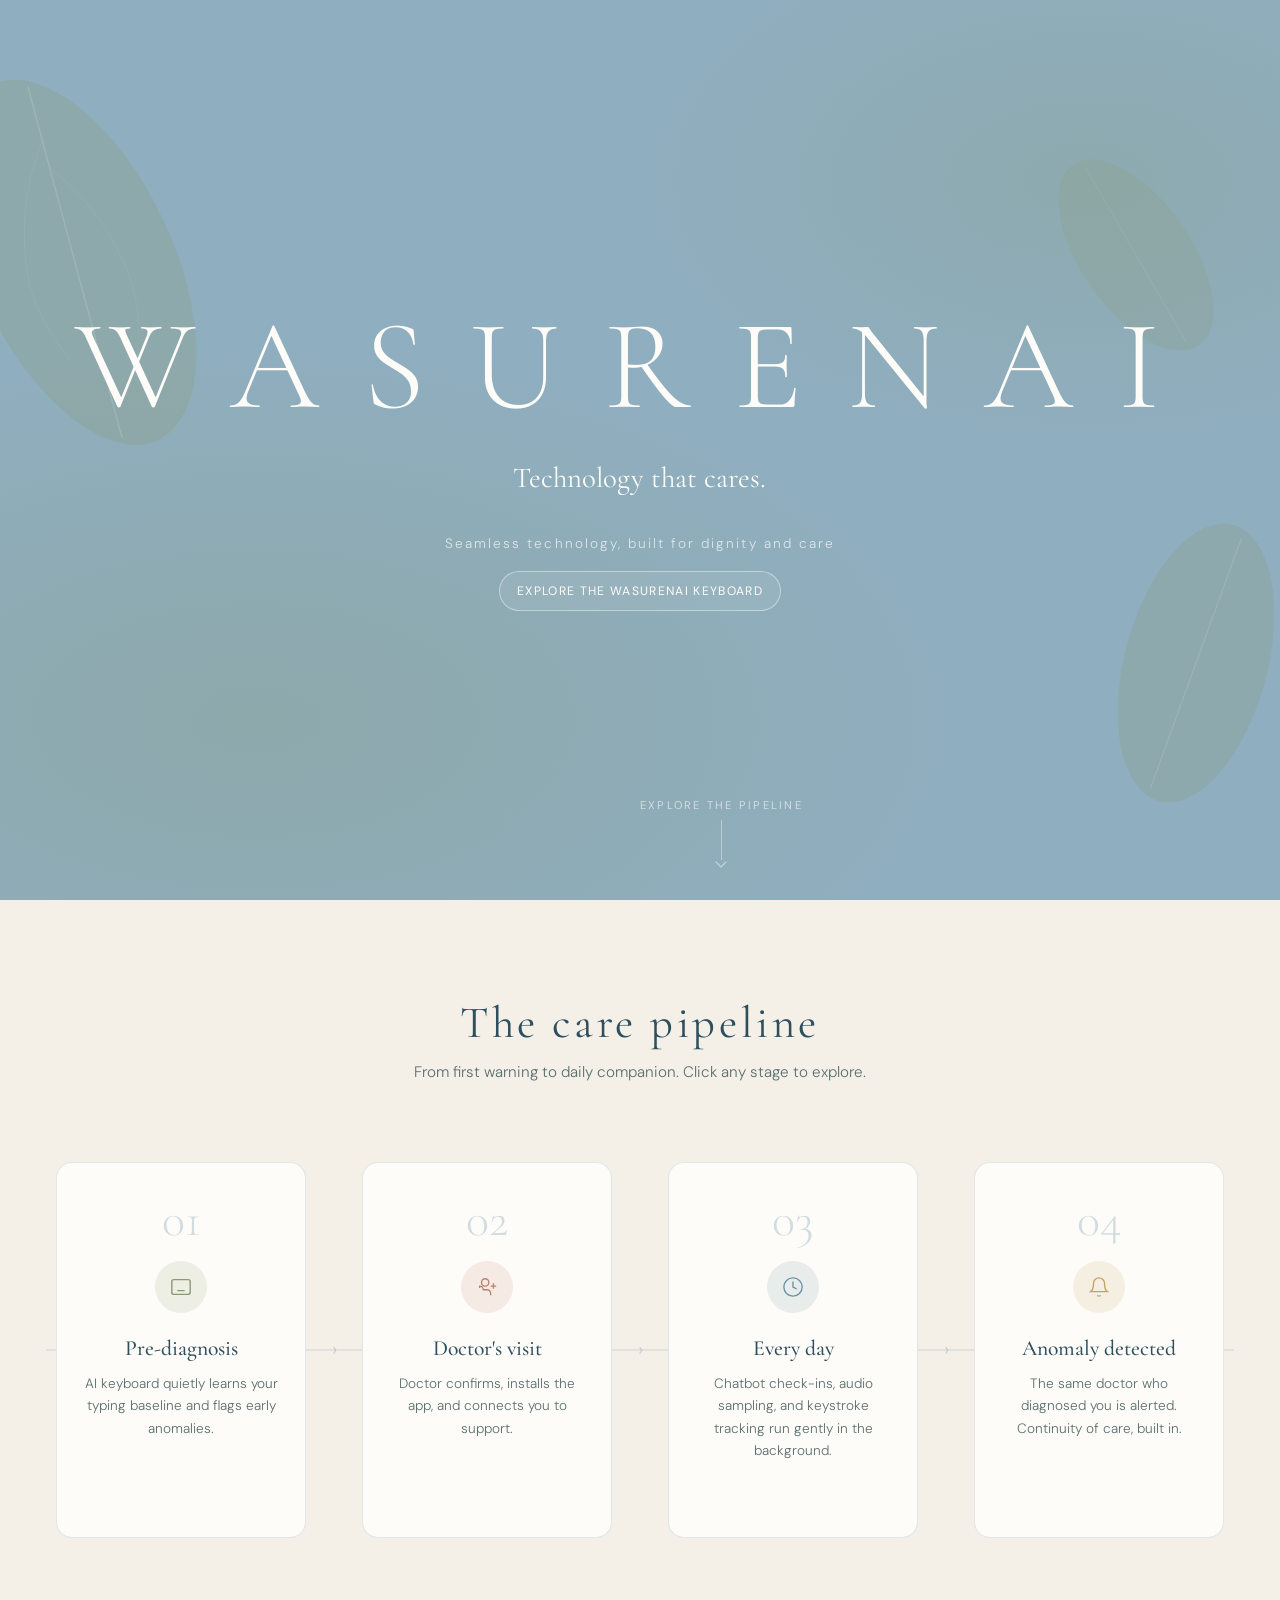
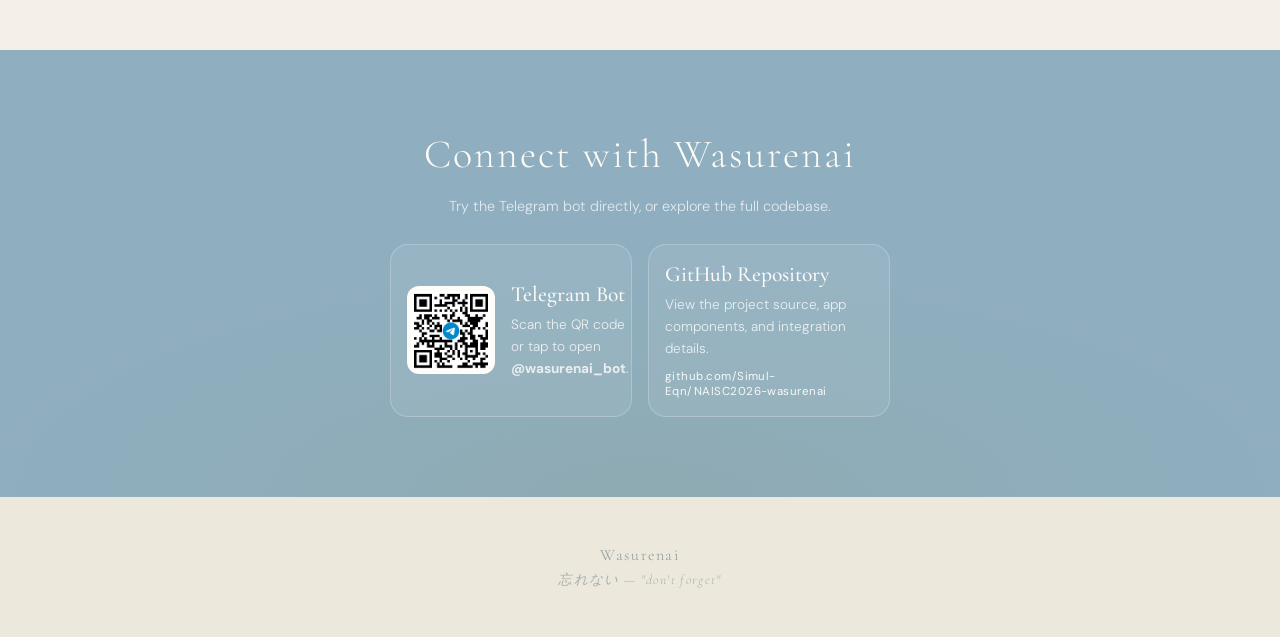
==== commit 9c31aa67: "add telegram and github links" ====
--- a/static_site/index.html
+++ b/static_site/index.html
@@ -128,9 +128,27 @@
 
   <section class="safety-section">
     <div class="safety-content">
-      <h2>"Take me home"</h2>
-      <p>A one-tap widget on the patient's home screen. No menus, no typing, no confusion. Just a gentle guide back to
-        where you belong. Always available, always there.</p>
+      <h2>Connect with Wasurenai</h2>
+      <p>Try the Telegram bot directly, or explore the full codebase.</p>
+
+      <div class="resource-grid">
+        <a class="resource-card" href="https://t.me/wasurenai_bot" target="_blank" rel="noopener noreferrer">
+          <img class="resource-qr" src="bot_qrcode.png" alt="Telegram bot QR code">
+          <div class="resource-text">
+            <h3>Telegram Bot</h3>
+            <p>Scan the QR code or tap to open <strong>@wasurenai_bot</strong>.</p>
+          </div>
+        </a>
+
+        <a class="resource-card" href="https://github.com/Simul-Eqn/NAISC2026-wasurenai/" target="_blank"
+          rel="noopener noreferrer">
+          <div class="resource-text">
+            <h3>GitHub Repository</h3>
+            <p>View the project source, app components, and integration details.</p>
+            <span class="resource-link">github.com/Simul-Eqn/NAISC2026-wasurenai</span>
+          </div>
+        </a>
+      </div>
     </div>
   </section>
 
--- a/static_site/index.css
+++ b/static_site/index.css
@@ -543,6 +543,68 @@
   line-height: 1.7;
 }
 
+.resource-grid {
+  margin-top: 1.6rem;
+  display: grid;
+  grid-template-columns: repeat(2, minmax(0, 1fr));
+  gap: 1rem;
+}
+
+.resource-card {
+  display: flex;
+  align-items: center;
+  gap: 1rem;
+  padding: 1rem;
+  border-radius: 18px;
+  border: 1px solid rgba(255,255,255,0.22);
+  background: rgba(255,255,255,0.08);
+  text-decoration: none;
+  transition: transform 0.2s ease, background 0.2s ease, border-color 0.2s ease;
+}
+
+.resource-card:hover {
+  transform: translateY(-2px);
+  background: rgba(255,255,255,0.14);
+  border-color: rgba(255,255,255,0.36);
+}
+
+.resource-qr {
+  width: 88px;
+  height: 88px;
+  border-radius: 12px;
+  background: var(--color-cloud);
+  padding: 0.25rem;
+  object-fit: contain;
+  flex-shrink: 0;
+}
+
+.resource-text {
+  text-align: left;
+}
+
+.resource-text h3 {
+  margin: 0;
+  font-family: 'Cormorant Garamond', serif;
+  font-weight: 500;
+  font-size: 1.35rem;
+  color: var(--color-cloud);
+}
+
+.resource-text p {
+  margin: 0.45rem 0 0;
+  font-size: 0.85rem;
+  color: rgba(255,255,255,0.8);
+  line-height: 1.6;
+}
+
+.resource-link {
+  display: inline-block;
+  margin-top: 0.6rem;
+  font-size: 0.72rem;
+  letter-spacing: 0.04em;
+  color: rgba(255,255,255,0.92);
+}
+
 .footer {
   padding: 3rem 2rem;
   text-align: center;
@@ -660,6 +722,10 @@
     transform: rotate(90deg);
     opacity: 0.45;
   }
+
+  .resource-grid {
+    grid-template-columns: 1fr;
+  }
 }
 
 @media (max-width: 600px) {
@@ -690,6 +756,24 @@
   .detail-close {
     top: max(0.75rem, env(safe-area-inset-top));
     right: max(0.75rem, env(safe-area-inset-right));
+  }
+
+  .safety-section {
+    padding: 4rem 1rem;
+  }
+
+  .resource-card {
+    padding: 0.9rem;
+    gap: 0.8rem;
+  }
+
+  .resource-qr {
+    width: 76px;
+    height: 76px;
+  }
+
+  .resource-text h3 {
+    font-size: 1.2rem;
   }
 
   .detail-header { padding: 2rem 1.5rem 1.25rem; }
